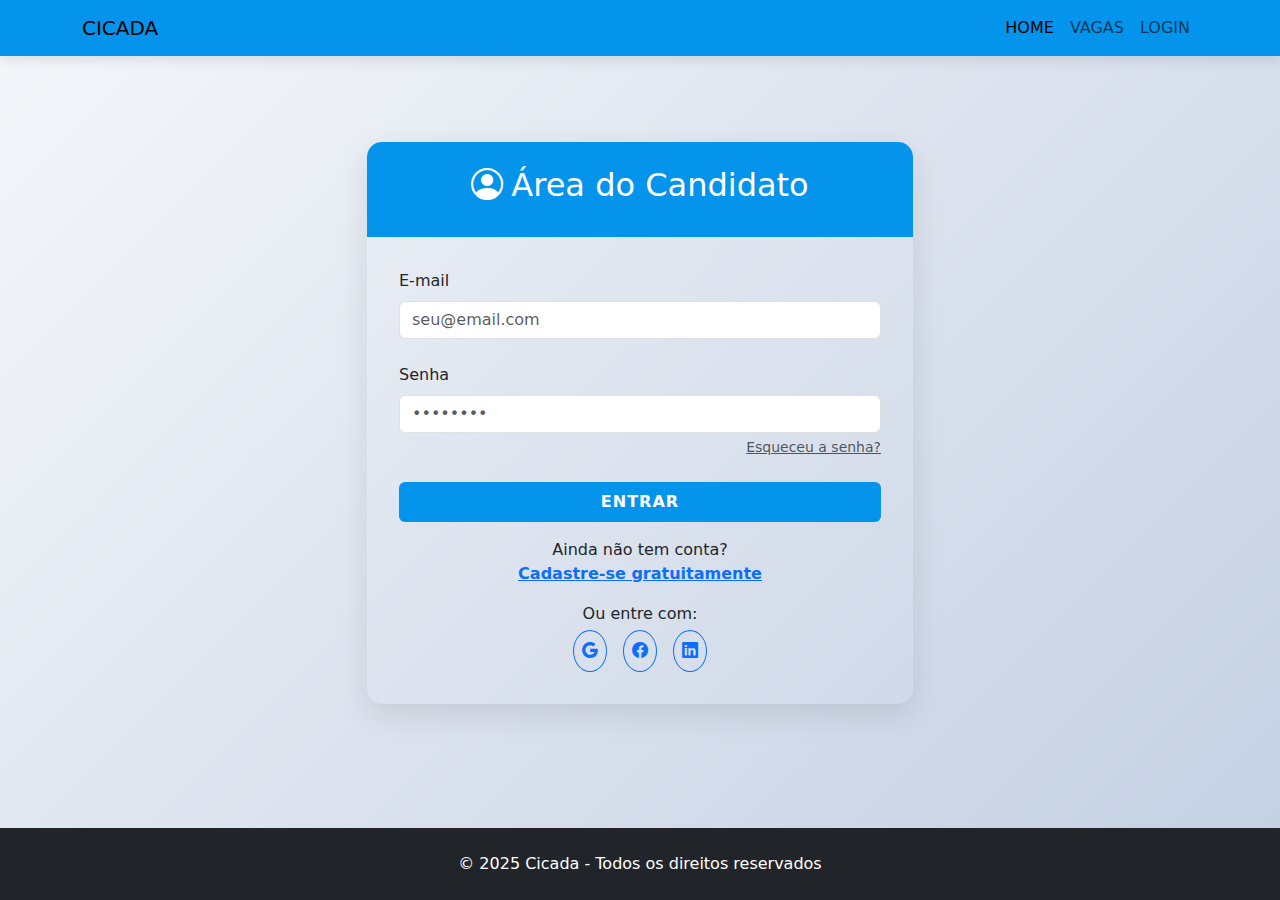
==== login.html @ 476383d1 "Add files via upload" ====
<!DOCTYPE html>
<html lang="pt-BR">
<head>
    <meta charset="UTF-8">
    <meta name="viewport" content="width=device-width, initial-scale=1.0">
    <title>Login - Cicada</title>
    <link href="https://cdn.jsdelivr.net/npm/bootstrap@5.3.0/dist/css/bootstrap.min.css" rel="stylesheet">
    <link rel="stylesheet" href="login.css">
 
</head>
<body class="login-container">
    <header class="navbar navbar-expand-lg">
        <div class="container">
          <a class="navbar-brand" href="index.html">CICADA</a>
          <button class="navbar-toggler" type="button" data-bs-toggle="collapse" data-bs-target="#navbarNav">
            <span class="navbar-toggler-icon"></span>
          </button>
          <nav class="collapse navbar-collapse" id="navbarNav">
            <ul class="navbar-nav ms-auto">
              <li class="nav-item">
                <a class="nav-link active" href="index.html">HOME</a>
              </li>
              <li class="nav-item">
                <a class="nav-link" href="vagas.html">VAGAS</a>
              </li>
              <li class="nav-item">
                <a class="nav-link" href="login.html">LOGIN</a>
              </li>
            </ul>
          </nav>
        </div>
      </header>

    <main class="container my-auto py-5">
        <div class="row justify-content-center">
            <div class="col-lg-6 col-md-8">
                <div class="login-card">
                    <div class="login-header">
                        <h2><i class="bi bi-person-circle me-2"></i>Área do Candidato</h2>
                    </div>
                    <div class="login-body">
                        <form id="loginForm">
                            <div class="mb-4">
                                <label for="loginEmail" class="form-label">E-mail</label>
                                <input type="email" class="form-control" id="loginEmail" placeholder="seu@email.com" required>
                            </div>
                            <div class="mb-4">
                                <label for="loginPassword" class="form-label">Senha</label>
                                <input type="password" class="form-control" id="loginPassword" placeholder="••••••••" required>
                                <div class="form-text text-end">
                                    <a href="recuperar-senha.html" class="text-muted">Esqueceu a senha?</a>
                                </div>
                            </div>
                            <div class="d-grid mb-3">
                                <button type="submit" class="btn btn-login btn-primary text-white py-2">ENTRAR</button>
                            </div>
                            <div class="text-center mb-3">
                                <p class="mb-0">Ainda não tem conta?</p>
                                <a href="cadastro.html" class="fw-bold">Cadastre-se gratuitamente</a>
                            </div>
                            <div class="text-center">
                                <p class="mb-1">Ou entre com:</p>
                                <div class="d-flex justify-content-center gap-3">
                                    <a href="#" class="btn btn-outline-primary rounded-circle p-2">
                                        <i class="bi bi-google"></i>
                                    </a>
                                    <a href="#" class="btn btn-outline-primary rounded-circle p-2">
                                        <i class="bi bi-facebook"></i>
                                    </a>
                                    <a href="#" class="btn btn-outline-primary rounded-circle p-2">
                                        <i class="bi bi-linkedin"></i>
                                    </a>
                                </div>
                            </div>
                        </form>
                    </div>
                </div>
            </div>
        </div>
    </main>

    <footer class="bg-dark text-white py-4 mt-auto">
        <div class="container text-center">
            <p class="mb-0">&copy; 2025 Cicada - Todos os direitos reservados</p>
        </div>
    </footer>

    <!-- Bootstrap Icons -->
    <link rel="stylesheet" href="https://cdn.jsdelivr.net/npm/bootstrap-icons@1.10.0/font/bootstrap-icons.css">
    <!-- Bootstrap JS -->
    <script src="https://cdn.jsdelivr.net/npm/bootstrap@5.3.0/dist/js/bootstrap.bundle.min.js"></script>
    <!-- Script de login -->
    <script>
        document.getElementById('loginForm').addEventListener('submit', function(e) {
            e.preventDefault();
            // Aqui você pode adicionar a lógica de autenticação
            alert('Login realizado com sucesso! Redirecionando...');
            // window.location.href = 'perfil.html';
        });
    </script>
</body>
</html>
---- login.css ----
/* root facilitado */
:root {
    --primary-color: #0494EC;       /* Azul principal vibrante */
    --primary-hover: #0378C4;       /* Azul mais escuro para hover */
    --secondary-color: #6EC1F5;     /* Azul claro complementar */
    --accent-color: #FF6B6B;       /* Coral para destaques */
    --light-color: #F8F9FA;         /* Fundo claro */
    --dark-color: #2C3E50;         /* Texto escuro */
    --gray-medium: #7F8C8D;        /* Cinza médio */
    --success-color: #2ECC71;       /* Verde para sucesso */
    --warning-color: #F39C12;      /* Amarelo/laranja */
    --border-radius: 8px;           /* Bordas arredondadas */
    --box-shadow: 0 4px 12px rgba(0, 0, 0, 0.1); /* Sombra padrão */
    --transition: all 0.3s ease;   /* Transição suave */
  }

 /* === HEADER === */
 header {
    background-color: var(--primary-color);
    color: white;
    padding: 1.25rem 0;
    box-shadow: var(--box-shadow);
    position: sticky;
    top: 0;
    z-index: 1000;
  }
  
  .header-content {
    display: flex;
    justify-content: space-between;
    align-items: center;
  }
  
  .logo {
    font-size: 1.8rem;
    font-weight: 800;
    color: white;
  }
  
  .nav-links {
    display: flex;
    gap: 1.5rem;
  }
  
  .nav-links a {
    color: white;
    font-weight: 500;
    padding: 0.5rem 0;
    position: relative;
  }

  nav a:hover {
    background: #0377c467;
    border-radius: 8px
  }
  .nav-links a::after {
    content: '';
    position: absolute;
    bottom: 0;
    left: 0;
    width: 0;
    height: 2px;
    background-color: white;
    transition: var(--transition);
  }
  
  .nav-links a:hover::after {
    width: 100%;
  }

.login-container {
    background: linear-gradient(135deg, #f5f7fa 0%, #c3cfe2 100%);
    min-height: 100vh;
    display: flex;
    flex-direction: column;
}

.login-card {
    border-radius: 15px;
    box-shadow: 0 10px 30px rgba(0, 0, 0, 0.1);
    border: none;
    overflow: hidden;
}

.login-header {
    background-color: #0494EC;
    color: white;
    padding: 1.5rem;
    text-align: center;
}

.login-body {
    padding: 2rem;
}

.form-control:focus {
    border-color: #2c3e50;
    box-shadow: 0 0 0 0.25rem rgba(44, 62, 80, 0.25);
}

.btn-login {
    background-color: #0494EC;
    border: none;
    padding: 10px;
    font-weight: 600;
    letter-spacing: 1px;
}

.btn-login:hover {
    background-color: #0378C4;
}

.login-links a {
    color: #2c3e50;
    text-decoration: none;
    font-weight: 500;
}

.login-links a:hover {
    text-decoration: underline;
}
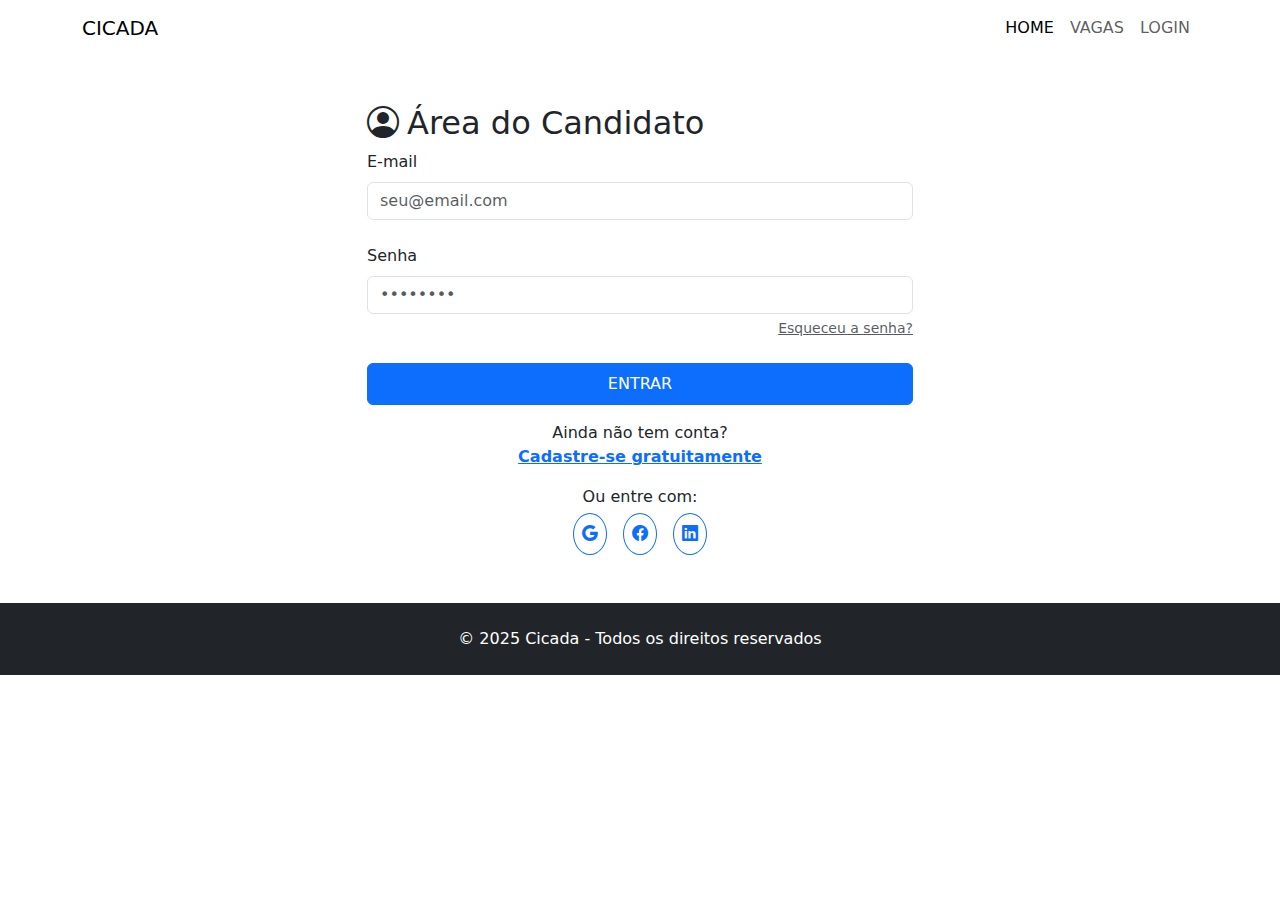
==== commit 9d4222ab: "Update login.html" ====
--- a/login.html
+++ b/login.html
@@ -5,7 +5,7 @@
     <meta name="viewport" content="width=device-width, initial-scale=1.0">
     <title>Login - Cicada</title>
     <link href="https://cdn.jsdelivr.net/npm/bootstrap@5.3.0/dist/css/bootstrap.min.css" rel="stylesheet">
-    <link rel="stylesheet" href="login.css">
+    <link rel="stylesheet" href="styles/login.css">
  
 </head>
 <body class="login-container">
@@ -99,4 +99,4 @@
         });
     </script>
 </body>
-</html>+</html>
